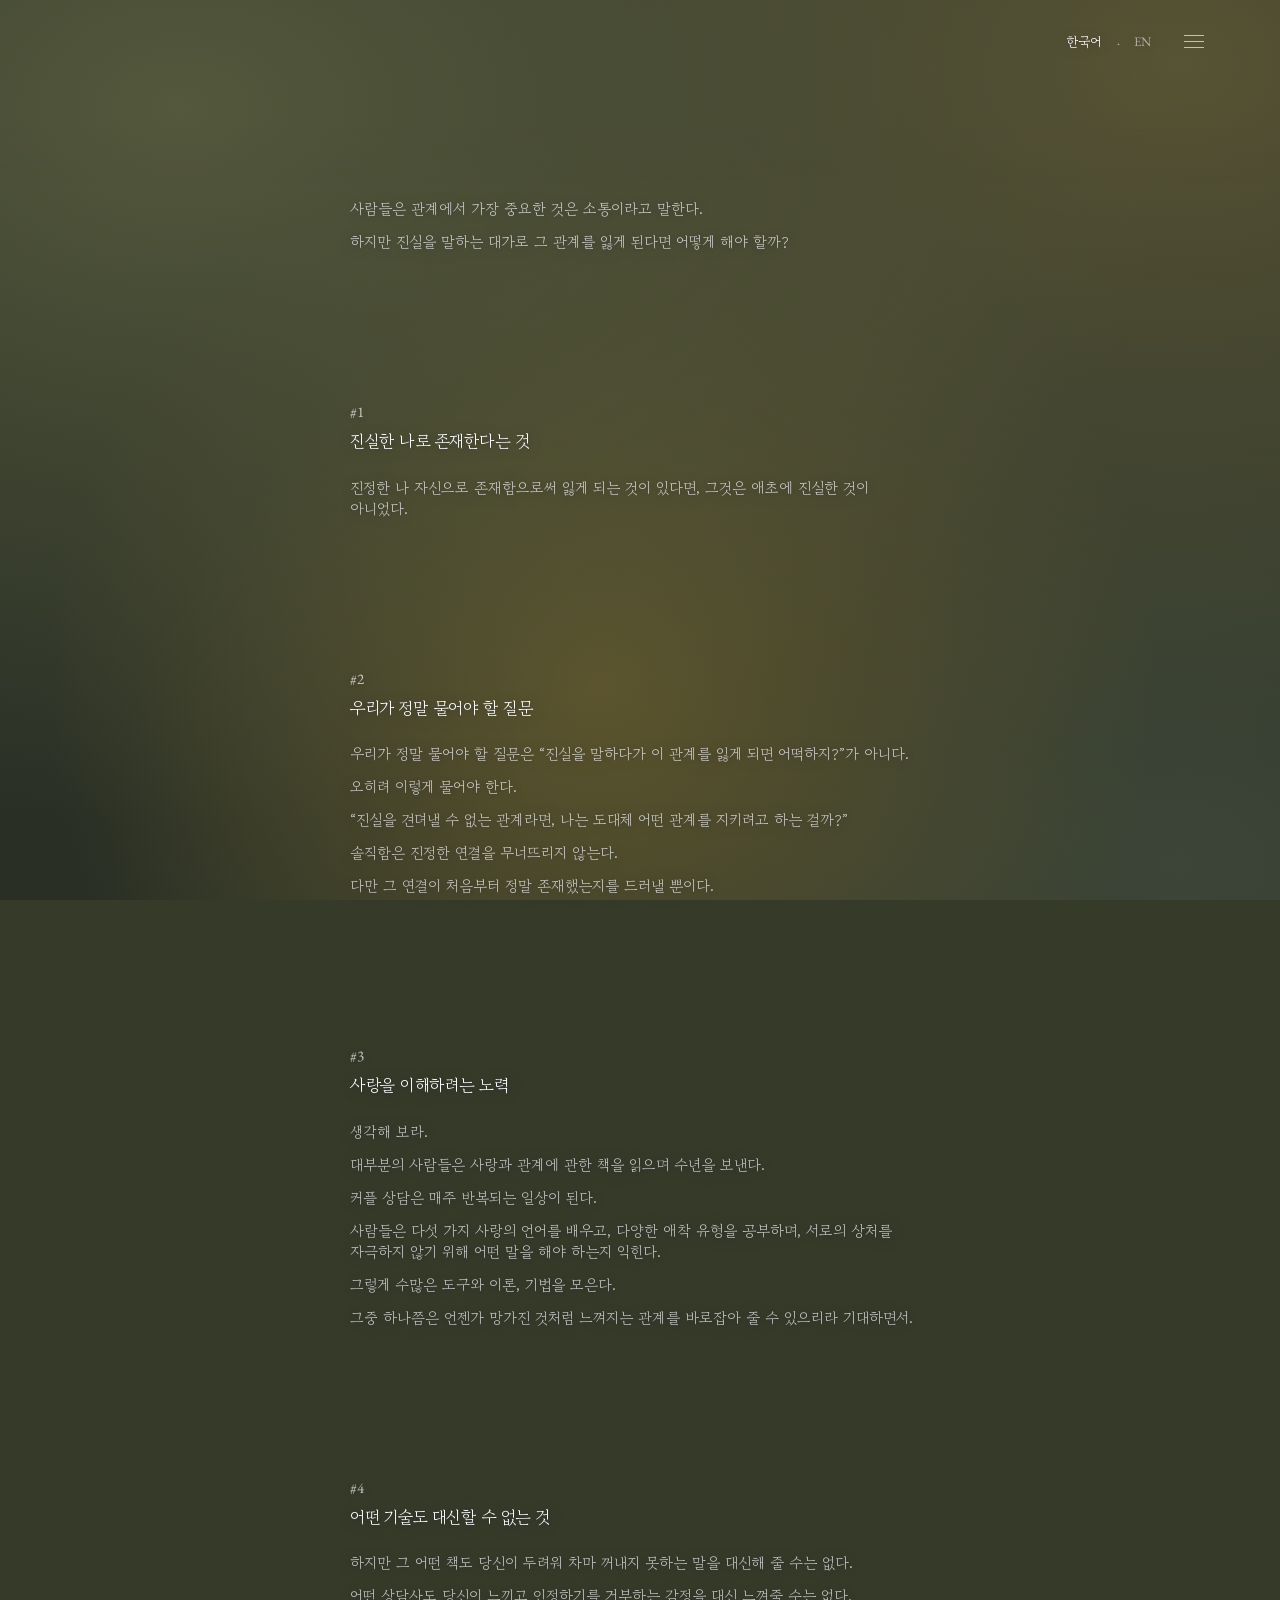
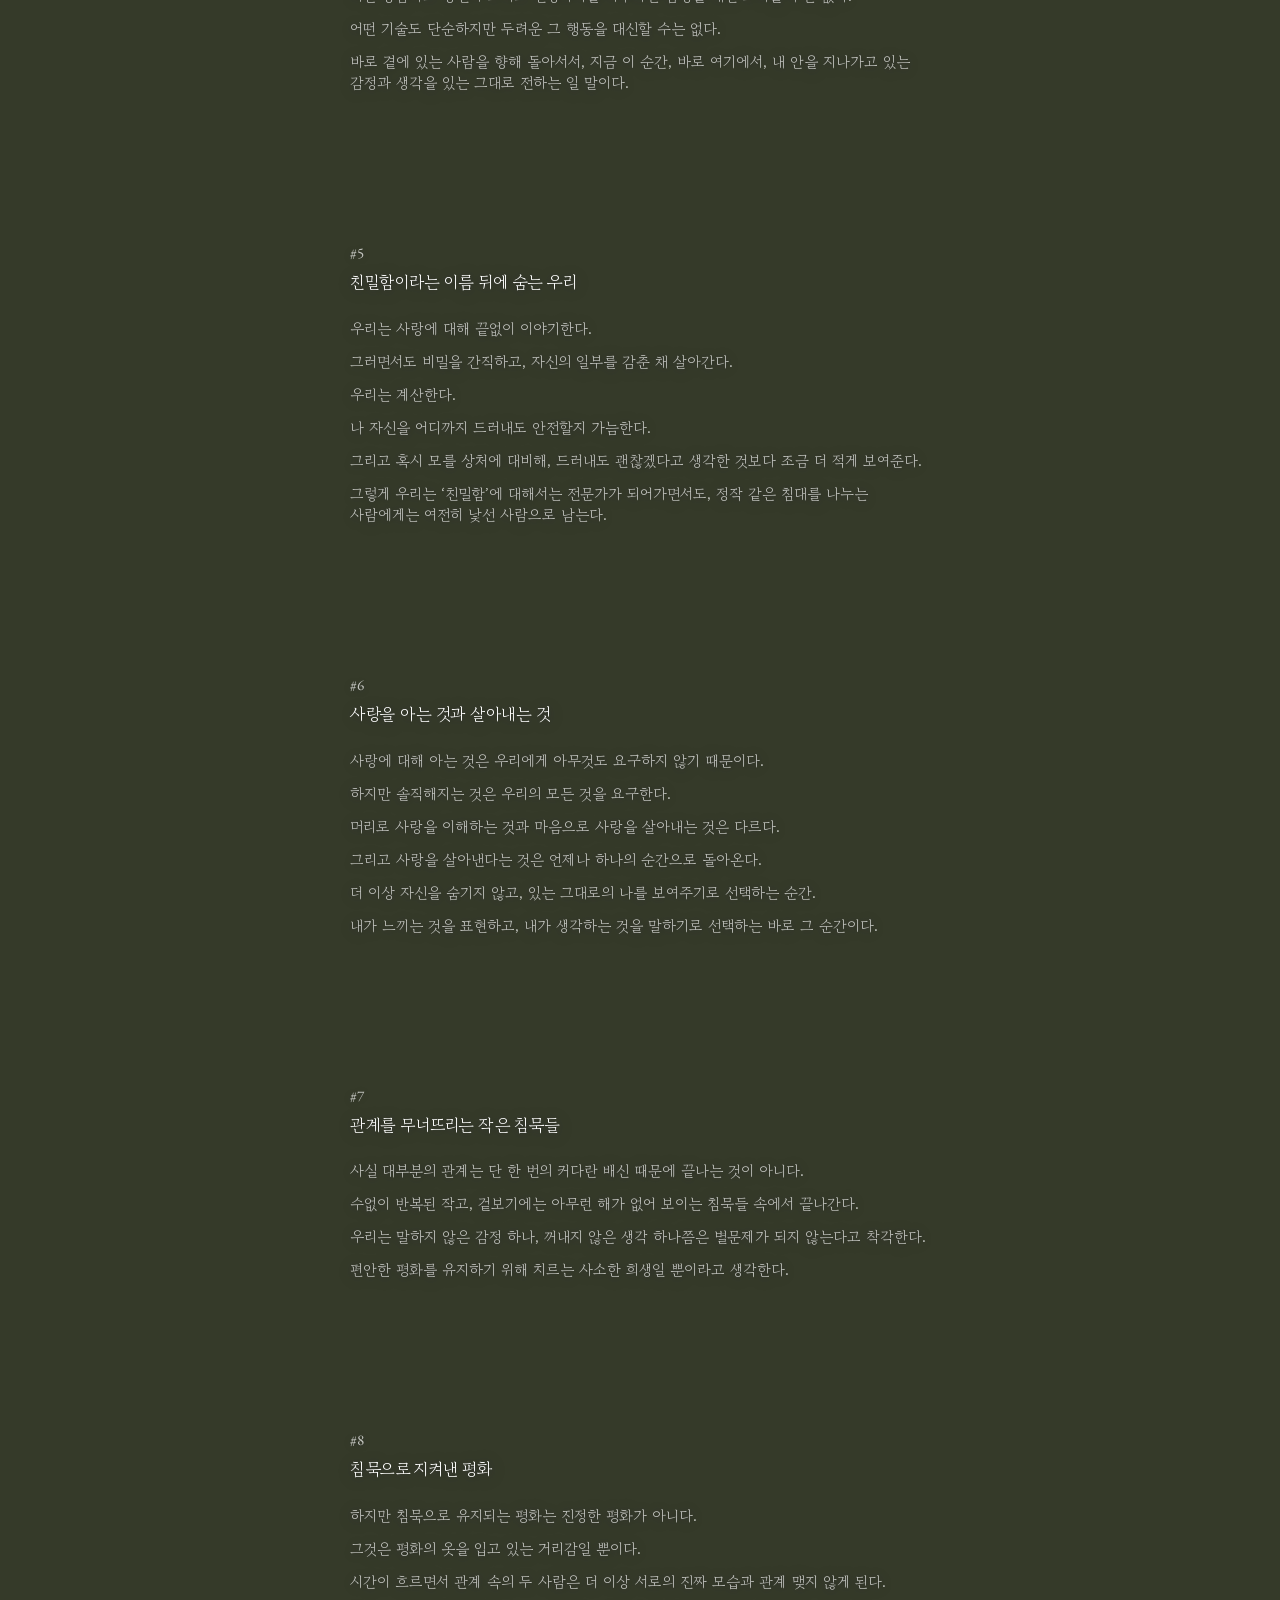
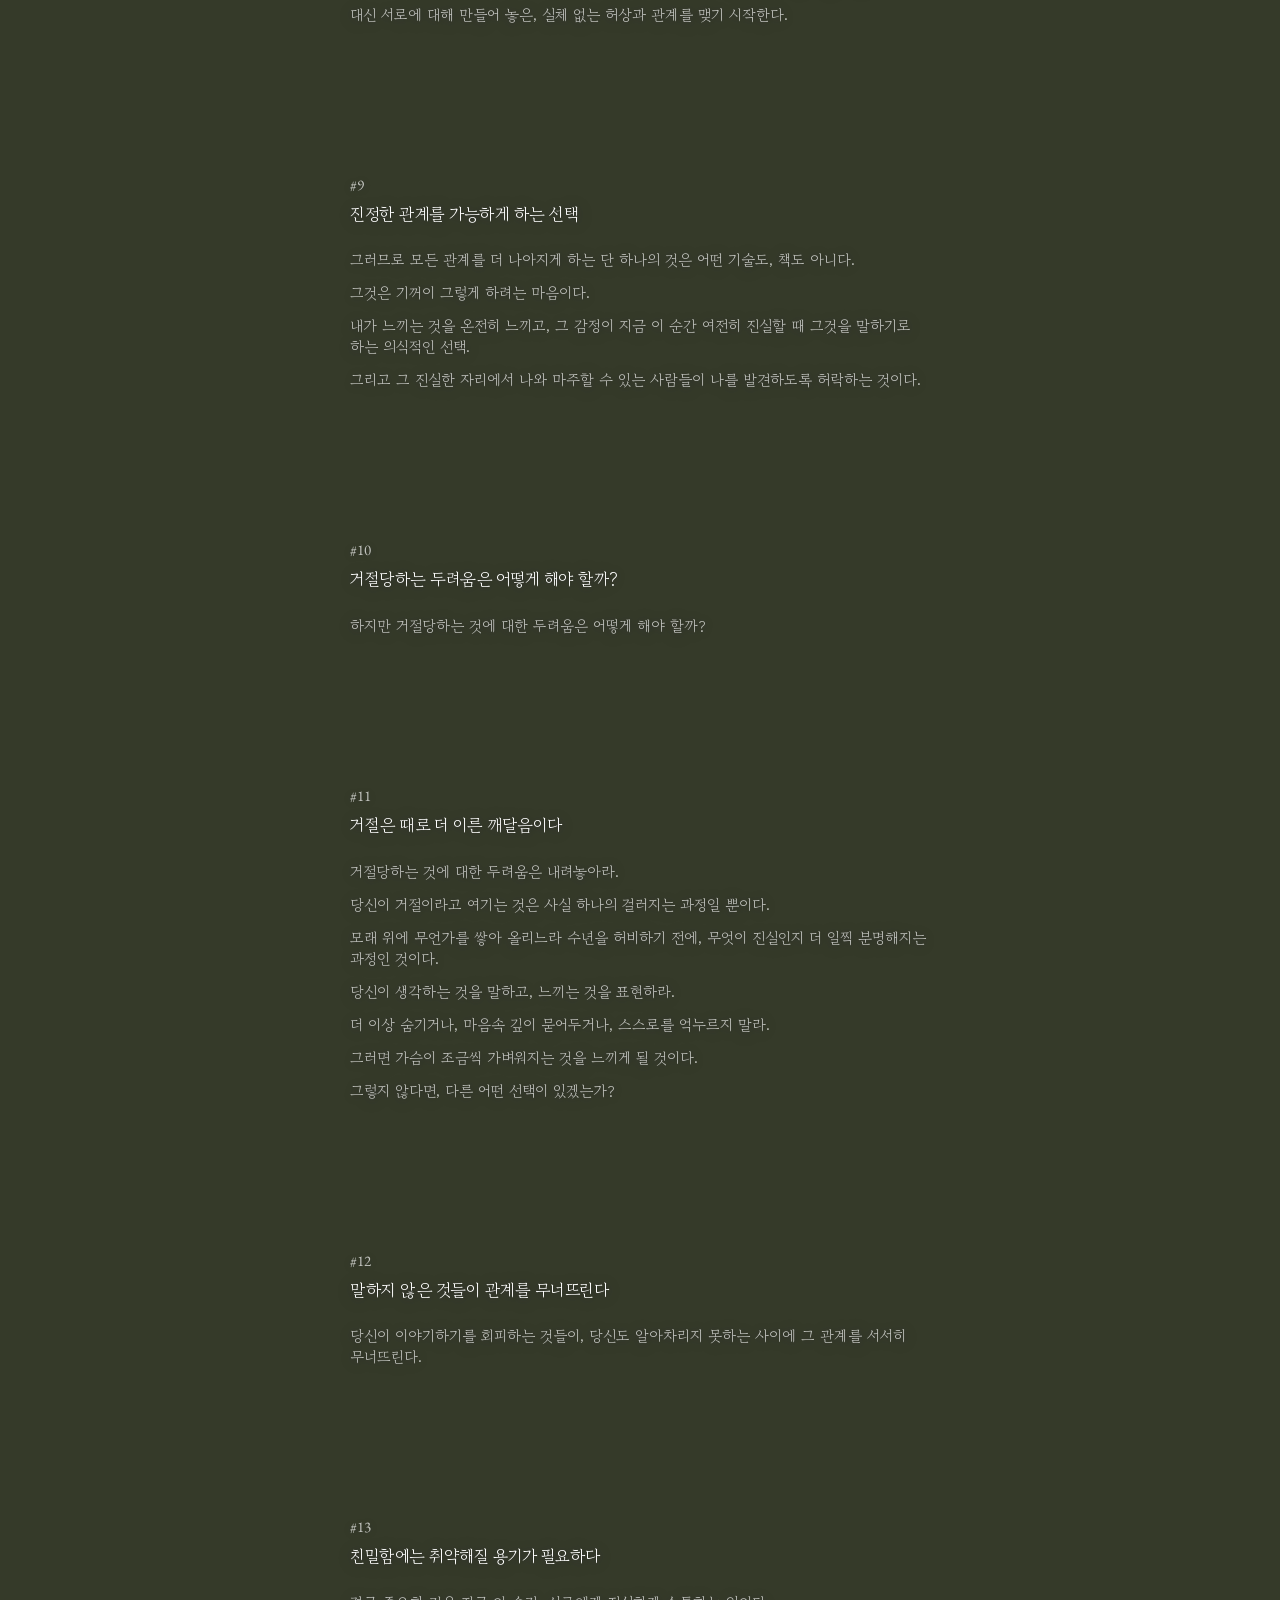
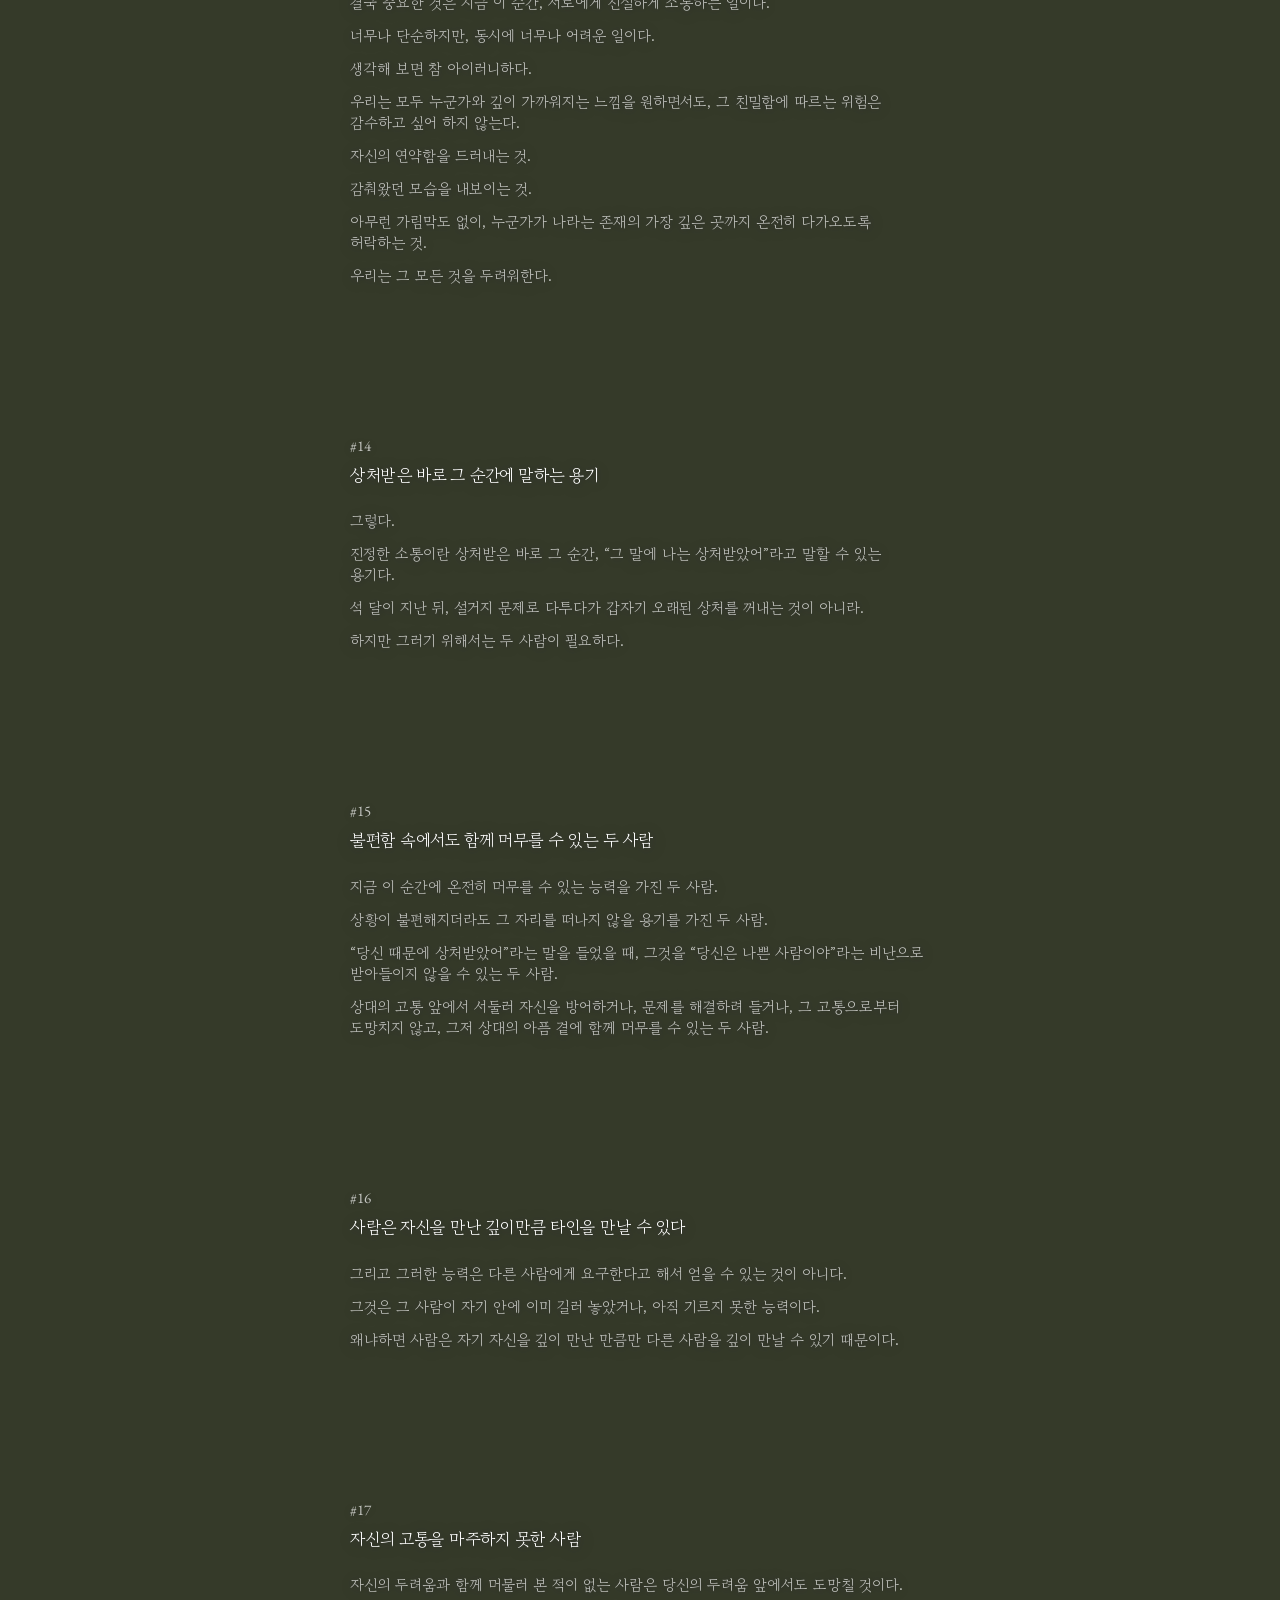
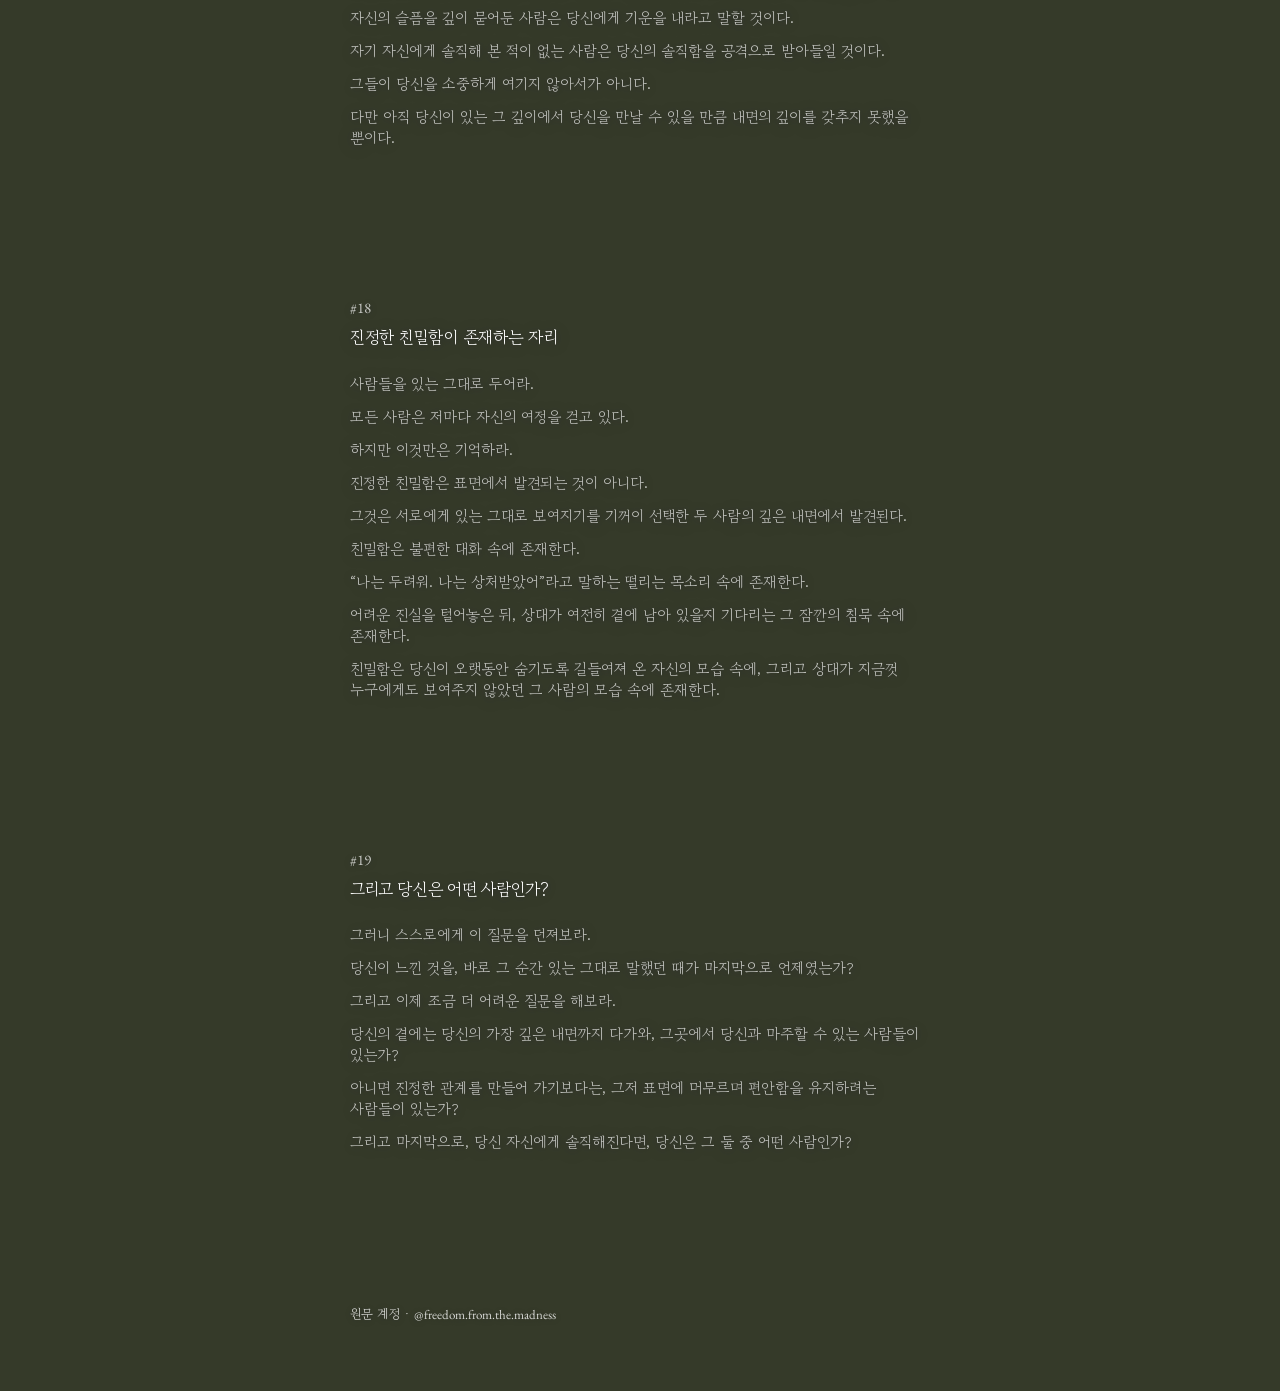
==== honesty.html @ 0f154fc0 "Add bilingual honesty reading and shared article navigation" ====
<!doctype html>
<html lang="ko">
<head>
<meta charset="utf-8">
<meta name="viewport" content="width=device-width,initial-scale=1,viewport-fit=cover">
<title>Love &amp; honesty</title>
<meta name="description" content="진실한 나로 관계 맺기 · Love &amp; honesty · 한국어와 영어로 읽는 스무 장의 글">
<meta name="theme-color" content="#353a29">
<link rel="preload" href="fonts/GowunBatang-Regular.woff2" as="font" type="font/woff2" crossorigin>
<link rel="preload" href="fonts/EBGaramond-Regular.ttf" as="font" type="font/ttf" crossorigin>
<link rel="stylesheet" href="style.css">
<script src="reading.js" defer></script>
</head>
<body class="home" data-article="honesty">
<a class="skip-link" href="#main">본문 바로가기</a>
<div class="ambience" aria-hidden="true"></div>
<div class="reading-veil" aria-hidden="true"></div>
<header class="site-header">
<h1><a class="brand" href="#top" lang="en">Love &amp; honesty</a></h1>
<nav class="language-toggle" aria-label="본문 언어"><a href="honesty.html?lang=ko" data-select-language="ko" lang="ko" aria-current="true">한국어</a><span class="nav-divider" lang="en" aria-hidden="true">·</span><a href="honesty.html?lang=en" data-select-language="en" lang="en" aria-current="false">EN</a></nav>
</header>
<div class="reading-surface" id="top">
<main id="main" tabindex="-1">

<section id="chapter-01" aria-label="01">
<div data-language="ko" lang="ko">
<div class="verse">
<p>사람들은 관계에서 가장 중요한 것은 소통이라고 말한다.</p>
<p>하지만 진실을 말하는 대가로 그 관계를 잃게 된다면 어떻게 해야 할까?</p>
</div></div>
<div data-language="en" lang="en" hidden>
<div class="verse">
<p>People say communication is key in relationships, but what if telling the truth costs me the relationship?</p>
</div></div>
</section>
<section id="chapter-02" aria-label="02">
<div data-language="ko" lang="ko">
<span class="chapter-number" lang="en">#1</span>
<h2><a href="#chapter-02">진실한 나로 존재한다는 것</a></h2>
<div class="verse">
<p>진정한 나 자신으로 존재함으로써 잃게 되는 것이 있다면, 그것은 애초에 진실한 것이 아니었다.</p>
</div></div>
<div data-language="en" lang="en" hidden>
<span class="chapter-number" lang="en">#1</span>
<h2><a href="#chapter-02">Being real</a></h2>
<div class="verse">
<p>Whatever you lose by being real, was fake.</p>
</div></div>
</section>
<section id="chapter-03" aria-label="03">
<div data-language="ko" lang="ko">
<span class="chapter-number" lang="en">#2</span>
<h2><a href="#chapter-03">우리가 정말 물어야 할 질문</a></h2>
<div class="verse">
<p>우리가 정말 물어야 할 질문은 “진실을 말하다가 이 관계를 잃게 되면 어떡하지?”가 아니다.</p>
<p>오히려 이렇게 물어야 한다.</p>
<p>“진실을 견뎌낼 수 없는 관계라면, 나는 도대체 어떤 관계를 지키려고 하는 걸까?”</p>
<p>솔직함은 진정한 연결을 무너뜨리지 않는다.</p>
<p>다만 그 연결이 처음부터 정말 존재했는지를 드러낼 뿐이다.</p>
</div></div>
<div data-language="en" lang="en" hidden>
<span class="chapter-number" lang="en">#2</span>
<h2><a href="#chapter-03">The real question</a></h2>
<div class="verse">
<p>The real question is not “what if telling the truth costs me this relationship?” but “what kind of relationship am I protecting if it cannot survive the truth?”</p>
<p>Honesty doesn’t destroy real connection. It only reveals whether connection was there all along.</p>
</div></div>
</section>
<section id="chapter-04" aria-label="04">
<div data-language="ko" lang="ko">
<span class="chapter-number" lang="en">#3</span>
<h2><a href="#chapter-04">사랑을 이해하려는 노력</a></h2>
<div class="verse">
<p>생각해 보라.</p>
<p>대부분의 사람들은 사랑과 관계에 관한 책을 읽으며 수년을 보낸다.</p>
<p>커플 상담은 매주 반복되는 일상이 된다.</p>
<p>사람들은 다섯 가지 사랑의 언어를 배우고, 다양한 애착 유형을 공부하며, 서로의 상처를 자극하지 않기 위해 어떤 말을 해야 하는지 익힌다.</p>
<p>그렇게 수많은 도구와 이론, 기법을 모은다.</p>
<p>그중 하나쯤은 언젠가 망가진 것처럼 느껴지는 관계를 바로잡아 줄 수 있으리라 기대하면서.</p>
</div></div>
<div data-language="en" lang="en" hidden>
<span class="chapter-number" lang="en">#3</span>
<h2><a href="#chapter-04">Learning about love</a></h2>
<div class="verse">
<p>You see, most people spend years reading books about love and relationships. Couples therapy becomes a weekly ritual.</p>
<p>They learn the five love languages, all the attachment styles, the right phrases to not trigger each other.</p>
<p>They collect tools, frameworks and techniques, hoping one of them will finally fix what feels broken.</p>
</div></div>
</section>
<section id="chapter-05" aria-label="05">
<div data-language="ko" lang="ko">
<span class="chapter-number" lang="en">#4</span>
<h2><a href="#chapter-05">어떤 기술도 대신할 수 없는 것</a></h2>
<div class="verse">
<p>하지만 그 어떤 책도 당신이 두려워 차마 꺼내지 못하는 말을 대신해 줄 수는 없다.</p>
<p>어떤 상담사도 당신이 느끼고 인정하기를 거부하는 감정을 대신 느껴줄 수는 없다.</p>
<p>어떤 기술도 단순하지만 두려운 그 행동을 대신할 수는 없다.</p>
<p>바로 곁에 있는 사람을 향해 돌아서서, 지금 이 순간, 바로 여기에서, 내 안을 지나가고 있는 감정과 생각을 있는 그대로 전하는 일 말이다.</p>
</div></div>
<div data-language="en" lang="en" hidden>
<span class="chapter-number" lang="en">#4</span>
<h2><a href="#chapter-05">What no technique can replace</a></h2>
<div class="verse">
<p>But no book can say the thing you’re afraid to say. No therapist can feel what you refuse to feel and acknowledge.</p>
<p>No technique can replace the simple, terrifying act of turning to the person beside you and telling them what moves through you, right here, right now.</p>
</div></div>
</section>
<section id="chapter-06" aria-label="06">
<div data-language="ko" lang="ko">
<span class="chapter-number" lang="en">#5</span>
<h2><a href="#chapter-06">친밀함이라는 이름 뒤에 숨는 우리</a></h2>
<div class="verse">
<p>우리는 사랑에 대해 끝없이 이야기한다.</p>
<p>그러면서도 비밀을 간직하고, 자신의 일부를 감춘 채 살아간다.</p>
<p>우리는 계산한다.</p>
<p>나 자신을 어디까지 드러내도 안전할지 가늠한다.</p>
<p>그리고 혹시 모를 상처에 대비해, 드러내도 괜찮겠다고 생각한 것보다 조금 더 적게 보여준다.</p>
<p>그렇게 우리는 ‘친밀함’에 대해서는 전문가가 되어가면서도, 정작 같은 침대를 나누는 사람에게는 여전히 낯선 사람으로 남는다.</p>
</div></div>
<div data-language="en" lang="en" hidden>
<span class="chapter-number" lang="en">#5</span>
<h2><a href="#chapter-06">Hiding behind intimacy</a></h2>
<div class="verse">
<p>We talk endlessly about love, yet we keep secrets and parts of who we are hidden.</p>
<p>We calculate. We measure how much of ourselves is safe to show, and we show a little less, just in case.</p>
<p>We become experts on ‘intimacy’ while staying strangers to the people we share a bed with.</p>
</div></div>
</section>
<section id="chapter-07" aria-label="07">
<div data-language="ko" lang="ko">
<span class="chapter-number" lang="en">#6</span>
<h2><a href="#chapter-07">사랑을 아는 것과 살아내는 것</a></h2>
<div class="verse">
<p>사랑에 대해 아는 것은 우리에게 아무것도 요구하지 않기 때문이다.</p>
<p>하지만 솔직해지는 것은 우리의 모든 것을 요구한다.</p>
<p>머리로 사랑을 이해하는 것과 마음으로 사랑을 살아내는 것은 다르다.</p>
<p>그리고 사랑을 살아낸다는 것은 언제나 하나의 순간으로 돌아온다.</p>
<p>더 이상 자신을 숨기지 않고, 있는 그대로의 나를 보여주기로 선택하는 순간.</p>
<p>내가 느끼는 것을 표현하고, 내가 생각하는 것을 말하기로 선택하는 바로 그 순간이다.</p>
</div></div>
<div data-language="en" lang="en" hidden>
<span class="chapter-number" lang="en">#6</span>
<h2><a href="#chapter-07">Knowing love and living it</a></h2>
<div class="verse">
<p>Because knowing about love asks nothing of us. Being honest asks everything.</p>
<p>Understanding love with the mind is not the same as living it from the heart, and living it always comes back to one moment: the moment you stop hiding and choose to be seen, to express what you feel, and say what you think.</p>
</div></div>
</section>
<section id="chapter-08" aria-label="08">
<div data-language="ko" lang="ko">
<span class="chapter-number" lang="en">#7</span>
<h2><a href="#chapter-08">관계를 무너뜨리는 작은 침묵들</a></h2>
<div class="verse">
<p>사실 대부분의 관계는 단 한 번의 커다란 배신 때문에 끝나는 것이 아니다.</p>
<p>수없이 반복된 작고, 겉보기에는 아무런 해가 없어 보이는 침묵들 속에서 끝나간다.</p>
<p>우리는 말하지 않은 감정 하나, 꺼내지 않은 생각 하나쯤은 별문제가 되지 않는다고 착각한다.</p>
<p>편안한 평화를 유지하기 위해 치르는 사소한 희생일 뿐이라고 생각한다.</p>
</div></div>
<div data-language="en" lang="en" hidden>
<span class="chapter-number" lang="en">#7</span>
<h2><a href="#chapter-08">A thousand small silences</a></h2>
<div class="verse">
<p>In reality, most relationships don’t end because of one big betrayal. They end through a thousand small and seemingly benign silences.</p>
<p>We mistakenly think that each unspoken feeling, or a thought feels harmless on its own, a minor sacrifice to keep the comfortable peace alive…</p>
</div></div>
</section>
<section id="chapter-09" aria-label="09">
<div data-language="ko" lang="ko">
<span class="chapter-number" lang="en">#8</span>
<h2><a href="#chapter-09">침묵으로 지켜낸 평화</a></h2>
<div class="verse">
<p>하지만 침묵으로 유지되는 평화는 진정한 평화가 아니다.</p>
<p>그것은 평화의 옷을 입고 있는 거리감일 뿐이다.</p>
<p>시간이 흐르면서 관계 속의 두 사람은 더 이상 서로의 진짜 모습과 관계 맺지 않게 된다.</p>
<p>대신 서로에 대해 만들어 놓은, 실체 없는 허상과 관계를 맺기 시작한다.</p>
</div></div>
<div data-language="en" lang="en" hidden>
<span class="chapter-number" lang="en">#8</span>
<h2><a href="#chapter-09">Peace kept through silence</a></h2>
<div class="verse">
<p>But peace kept through silence is not real peace; it is distance wearing peace’s clothes.</p>
<p>Over time, the two people in the relationship stop relating to each other and start relating to a ghost version of each other.</p>
</div></div>
</section>
<section id="chapter-10" aria-label="10">
<div data-language="ko" lang="ko">
<span class="chapter-number" lang="en">#9</span>
<h2><a href="#chapter-10">진정한 관계를 가능하게 하는 선택</a></h2>
<div class="verse">
<p>그러므로 모든 관계를 더 나아지게 하는 단 하나의 것은 어떤 기술도, 책도 아니다.</p>
<p>그것은 기꺼이 그렇게 하려는 마음이다.</p>
<p>내가 느끼는 것을 온전히 느끼고, 그 감정이 지금 이 순간 여전히 진실할 때 그것을 말하기로 하는 의식적인 선택.</p>
<p>그리고 그 진실한 자리에서 나와 마주할 수 있는 사람들이 나를 발견하도록 허락하는 것이다.</p>
</div></div>
<div data-language="en" lang="en" hidden>
<span class="chapter-number" lang="en">#9</span>
<h2><a href="#chapter-10">A conscious choice</a></h2>
<div class="verse">
<p>So the single thing that improves every relationship is not a technique or a book.</p>
<p>It’s a willingness, a conscious choice to feel what you feel, say it while it’s still true in the moment, and let the people who can meet you there find you.</p>
</div></div>
</section>
<section id="chapter-11" aria-label="11">
<div data-language="ko" lang="ko">
<span class="chapter-number" lang="en">#10</span>
<h2><a href="#chapter-11">거절당하는 두려움은 어떻게 해야 할까?</a></h2>
<div class="verse">
<p>하지만 거절당하는 것에 대한 두려움은 어떻게 해야 할까?</p>
</div></div>
<div data-language="en" lang="en" hidden>
<span class="chapter-number" lang="en">#10</span>
<h2><a href="#chapter-11">The fear of rejection</a></h2>
<div class="verse">
<p>But what about the fear of rejection?</p>
</div></div>
</section>
<section id="chapter-12" aria-label="12">
<div data-language="ko" lang="ko">
<span class="chapter-number" lang="en">#11</span>
<h2><a href="#chapter-12">거절은 때로 더 이른 깨달음이다</a></h2>
<div class="verse">
<p>거절당하는 것에 대한 두려움은 내려놓아라.</p>
<p>당신이 거절이라고 여기는 것은 사실 하나의 걸러지는 과정일 뿐이다.</p>
<p>모래 위에 무언가를 쌓아 올리느라 수년을 허비하기 전에, 무엇이 진실인지 더 일찍 분명해지는 과정인 것이다.</p>
<p>당신이 생각하는 것을 말하고, 느끼는 것을 표현하라.</p>
<p>더 이상 숨기거나, 마음속 깊이 묻어두거나, 스스로를 억누르지 말라.</p>
<p>그러면 가슴이 조금씩 가벼워지는 것을 느끼게 될 것이다.</p>
<p>그렇지 않다면, 다른 어떤 선택이 있겠는가?</p>
</div></div>
<div data-language="en" lang="en" hidden>
<span class="chapter-number" lang="en">#11</span>
<h2><a href="#chapter-12">Clarity arriving early</a></h2>
<div class="verse">
<p>Forget about the fear of rejection. What you see as rejection is nothing more than a filtering process, clarity arriving early before you spend years building something on sand.</p>
<p>Say what you think, express how you feel. Stop hiding, burying, holding back, and see how your chest begins to feel lighter.</p>
<p>Because what is the alternative?</p>
</div></div>
</section>
<section id="chapter-13" aria-label="13">
<div data-language="ko" lang="ko">
<span class="chapter-number" lang="en">#12</span>
<h2><a href="#chapter-13">말하지 않은 것들이 관계를 무너뜨린다</a></h2>
<div class="verse">
<p>당신이 이야기하기를 회피하는 것들이, 당신도 알아차리지 못하는 사이에 그 관계를 서서히 무너뜨린다.</p>
</div></div>
<div data-language="en" lang="en" hidden>
<span class="chapter-number" lang="en">#12</span>
<h2><a href="#chapter-13">What we avoid saying</a></h2>
<div class="verse">
<p>What you avoid talking about dooms the relationship without you even noticing.</p>
</div></div>
</section>
<section id="chapter-14" aria-label="14">
<div data-language="ko" lang="ko">
<span class="chapter-number" lang="en">#13</span>
<h2><a href="#chapter-14">친밀함에는 취약해질 용기가 필요하다</a></h2>
<div class="verse">
<p>결국 중요한 것은 지금 이 순간, 서로에게 진실하게 소통하는 일이다.</p>
<p>너무나 단순하지만, 동시에 너무나 어려운 일이다.</p>
<p>생각해 보면 참 아이러니하다.</p>
<p>우리는 모두 누군가와 깊이 가까워지는 느낌을 원하면서도, 그 친밀함에 따르는 위험은 감수하고 싶어 하지 않는다.</p>
<p>자신의 연약함을 드러내는 것.</p>
<p>감춰왔던 모습을 내보이는 것.</p>
<p>아무런 가림막도 없이, 누군가가 나라는 존재의 가장 깊은 곳까지 온전히 다가오도록 허락하는 것.</p>
<p>우리는 그 모든 것을 두려워한다.</p>
</div></div>
<div data-language="en" lang="en" hidden>
<span class="chapter-number" lang="en">#13</span>
<h2><a href="#chapter-14">The courage to be vulnerable</a></h2>
<div class="verse">
<p>So it’s all about communication in real time. So simple and yet so hard.</p>
<p>It’s funny how we all want the feeling of closeness without the risk that comes from it. The vulnerability, the exposure, the nakedness of allowing someone to fully access the deepest part of who we are…</p>
</div></div>
</section>
<section id="chapter-15" aria-label="15">
<div data-language="ko" lang="ko">
<span class="chapter-number" lang="en">#14</span>
<h2><a href="#chapter-15">상처받은 바로 그 순간에 말하는 용기</a></h2>
<div class="verse">
<p>그렇다.</p>
<p>진정한 소통이란 상처받은 바로 그 순간, “그 말에 나는 상처받았어”라고 말할 수 있는 용기다.</p>
<p>석 달이 지난 뒤, 설거지 문제로 다투다가 갑자기 오래된 상처를 꺼내는 것이 아니라.</p>
<p>하지만 그러기 위해서는 두 사람이 필요하다.</p>
</div></div>
<div data-language="en" lang="en" hidden>
<span class="chapter-number" lang="en">#14</span>
<h2><a href="#chapter-15">Speaking in the moment</a></h2>
<div class="verse">
<p>Exactly, because communication is being brave enough to say “that hurt me” in the moment it hurts, not three months later when it comes out of the blue in an argument about the dishes.</p>
<p>Yet, that requires two…</p>
</div></div>
</section>
<section id="chapter-16" aria-label="16">
<div data-language="ko" lang="ko">
<span class="chapter-number" lang="en">#15</span>
<h2><a href="#chapter-16">불편함 속에서도 함께 머무를 수 있는 두 사람</a></h2>
<div class="verse">
<p>지금 이 순간에 온전히 머무를 수 있는 능력을 가진 두 사람.</p>
<p>상황이 불편해지더라도 그 자리를 떠나지 않을 용기를 가진 두 사람.</p>
<p>“당신 때문에 상처받았어”라는 말을 들었을 때, 그것을 “당신은 나쁜 사람이야”라는 비난으로 받아들이지 않을 수 있는 두 사람.</p>
<p>상대의 고통 앞에서 서둘러 자신을 방어하거나, 문제를 해결하려 들거나, 그 고통으로부터 도망치지 않고, 그저 상대의 아픔 곁에 함께 머무를 수 있는 두 사람.</p>
</div></div>
<div data-language="en" lang="en" hidden>
<span class="chapter-number" lang="en">#15</span>
<h2><a href="#chapter-16">Two people who can stay present</a></h2>
<div class="verse">
<p>Two people who have the capacity to be present, and the courage to stay present when things get uncomfortable.</p>
<p>Two people who can hear “you hurt me” without hearing “you are a bad person.”</p>
<p>Two people who can sit with someone else’s pain without rushing to defend, fix or run away from it.</p>
</div></div>
</section>
<section id="chapter-17" aria-label="17">
<div data-language="ko" lang="ko">
<span class="chapter-number" lang="en">#16</span>
<h2><a href="#chapter-17">사람은 자신을 만난 깊이만큼 타인을 만날 수 있다</a></h2>
<div class="verse">
<p>그리고 그러한 능력은 다른 사람에게 요구한다고 해서 얻을 수 있는 것이 아니다.</p>
<p>그것은 그 사람이 자기 안에 이미 길러 놓았거나, 아직 기르지 못한 능력이다.</p>
<p>왜냐하면 사람은 자기 자신을 깊이 만난 만큼만 다른 사람을 깊이 만날 수 있기 때문이다.</p>
</div></div>
<div data-language="en" lang="en" hidden>
<span class="chapter-number" lang="en">#16</span>
<h2><a href="#chapter-17">As deeply as we have met ourselves</a></h2>
<div class="verse">
<p>And that capacity isn’t something you can demand from another person. It’s something they either have built within themselves, or have not.</p>
<p>Because people can only meet you as far as they have met themselves.</p>
</div></div>
</section>
<section id="chapter-18" aria-label="18">
<div data-language="ko" lang="ko">
<span class="chapter-number" lang="en">#17</span>
<h2><a href="#chapter-18">자신의 고통을 마주하지 못한 사람</a></h2>
<div class="verse">
<p>자신의 두려움과 함께 머물러 본 적이 없는 사람은 당신의 두려움 앞에서도 도망칠 것이다.</p>
<p>자신의 슬픔을 깊이 묻어둔 사람은 당신에게 기운을 내라고 말할 것이다.</p>
<p>자기 자신에게 솔직해 본 적이 없는 사람은 당신의 솔직함을 공격으로 받아들일 것이다.</p>
<p>그들이 당신을 소중하게 여기지 않아서가 아니다.</p>
<p>다만 아직 당신이 있는 그 깊이에서 당신을 만날 수 있을 만큼 내면의 깊이를 갖추지 못했을 뿐이다.</p>
</div></div>
<div data-language="en" lang="en" hidden>
<span class="chapter-number" lang="en">#17</span>
<h2><a href="#chapter-18">Meeting our own pain</a></h2>
<div class="verse">
<p>Someone who has never sat with their own fear will run away from yours. Someone who has buried their own sadness will tell you to cheer up.</p>
<p>Someone who has never been honest with themselves will hear your honesty as an attack.</p>
<p>It is not that they don’t care, they just don’t have the depth yet to meet you there.</p>
</div></div>
</section>
<section id="chapter-19" aria-label="19">
<div data-language="ko" lang="ko">
<span class="chapter-number" lang="en">#18</span>
<h2><a href="#chapter-19">진정한 친밀함이 존재하는 자리</a></h2>
<div class="verse">
<p>사람들을 있는 그대로 두어라.</p>
<p>모든 사람은 저마다 자신의 여정을 걷고 있다.</p>
<p>하지만 이것만은 기억하라.</p>
<p>진정한 친밀함은 표면에서 발견되는 것이 아니다.</p>
<p>그것은 서로에게 있는 그대로 보여지기를 기꺼이 선택한 두 사람의 깊은 내면에서 발견된다.</p>
<p>친밀함은 불편한 대화 속에 존재한다.</p>
<p>“나는 두려워. 나는 상처받았어”라고 말하는 떨리는 목소리 속에 존재한다.</p>
<p>어려운 진실을 털어놓은 뒤, 상대가 여전히 곁에 남아 있을지 기다리는 그 잠깐의 침묵 속에 존재한다.</p>
<p>친밀함은 당신이 오랫동안 숨기도록 길들여져 온 자신의 모습 속에, 그리고 상대가 지금껏 누구에게도 보여주지 않았던 그 사람의 모습 속에 존재한다.</p>
</div></div>
<div data-language="en" lang="en" hidden>
<span class="chapter-number" lang="en">#18</span>
<h2><a href="#chapter-19">Where intimacy lives</a></h2>
<div class="verse">
<p>Let people be. Everyone is on their own journey. But remember. Intimacy is not found on the surface, but in the depths of two people willing to be seen.</p>
<p>It lives in the uncomfortable conversations, in the trembling voice that says “I’m scared, I’m hurt” in the pause after a hard truth when you wait to see if they’ll stay.</p>
<p>It lives in the parts of you that you were conditioned to hide, and in the parts of them they’ve never shown anyone.</p>
</div></div>
</section>
<section id="chapter-20" aria-label="20">
<div data-language="ko" lang="ko">
<span class="chapter-number" lang="en">#19</span>
<h2><a href="#chapter-20">그리고 당신은 어떤 사람인가?</a></h2>
<div class="verse">
<p>그러니 스스로에게 이 질문을 던져보라.</p>
<p>당신이 느낀 것을, 바로 그 순간 있는 그대로 말했던 때가 마지막으로 언제였는가?</p>
<p>그리고 이제 조금 더 어려운 질문을 해보라.</p>
<p>당신의 곁에는 당신의 가장 깊은 내면까지 다가와, 그곳에서 당신과 마주할 수 있는 사람들이 있는가?</p>
<p>아니면 진정한 관계를 만들어 가기보다는, 그저 표면에 머무르며 편안함을 유지하려는 사람들이 있는가?</p>
<p>그리고 마지막으로, 당신 자신에게 솔직해진다면, 당신은 그 둘 중 어떤 사람인가?</p>
</div></div>
<div data-language="en" lang="en" hidden>
<span class="chapter-number" lang="en">#19</span>
<h2><a href="#chapter-20">And which one are you?</a></h2>
<div class="verse">
<p>So ask yourself this question: when was the last time you said exactly what you felt, in the moment you felt it?</p>
<p>And then ask the harder one: are you surrounded by people who can meet you in the depths, or by people who do not really want to build something real, but prefer to stay comfortable on the surface?</p>
<p>And if you’re honest, which one are you?</p>
</div></div>
</section>
</main>
<footer><span data-source-label>원문 계정</span> · <a href="https://www.instagram.com/freedom.from.the.madness/" target="_blank" rel="noopener noreferrer" lang="en">@freedom.from.the.madness</a></footer>
</div>
</body>
</html>
---- style.css ----
@font-face{font-family:'EB Garamond';src:url('fonts/EBGaramond-Regular.ttf') format('truetype');font-style:normal;font-weight:400;font-display:swap}
@font-face{font-family:'Gowun Batang';src:url('fonts/GowunBatang-Regular.woff2') format('woff2');font-style:normal;font-weight:400;font-display:swap}
:root{--page-width:640px;--side:30px;font-family:'Gowun Batang',serif;color:#fff;background:#353a29;font-synthesis:none;font-weight:400}
*{box-sizing:border-box}html{scroll-behavior:smooth}body{margin:0;isolation:isolate;min-width:280px;min-height:100svh;word-break:keep-all;overflow-wrap:break-word;-webkit-font-smoothing:antialiased;text-shadow:0 1px 8px rgba(40,25,74,.38),0 2px 24px rgba(40,25,74,.24)}[hidden]{display:none!important}a{color:inherit;text-decoration:none}a,button{-webkit-tap-highlight-color:transparent}a:focus-visible{outline:2px solid currentColor;outline-offset:5px}h1,h2,p{margin:0;font-weight:400}.ambience,.reading-veil{position:fixed;inset:0;z-index:-1;pointer-events:none;background:radial-gradient(ellipse at 14% 12%,var(--glow,#54583c) 0%,transparent 64%),radial-gradient(ellipse at 92% 7%,var(--sky,#575334) 0%,transparent 59%),radial-gradient(ellipse at 47% 76%,var(--mist,#5c542c) 0%,transparent 58%),radial-gradient(ellipse at 92% 96%,var(--horizon,#3c4537) 0%,transparent 64%),#292f25}

.site-header{position:fixed;z-index:5;top:0;left:0;right:0;display:flex;align-items:center;justify-content:space-between;gap:18px;padding:10px 30px;padding-top:max(10px,env(safe-area-inset-top));min-height:64px;background:transparent}.site-header h1{font-size:15px;line-height:24px;flex-shrink:0}.brand{display:flex;align-items:center;min-height:44px;white-space:nowrap}.language-toggle{display:grid;grid-template-columns:45px 6px 24px;flex-shrink:0;align-items:center;gap:5px}.language-toggle a{display:flex;align-items:center;justify-content:center;min-height:44px;padding:0;font-size:15px;line-height:24px;white-space:nowrap;text-underline-offset:6px;text-decoration-thickness:.5px}.language-toggle a{opacity:.55;text-decoration:none}.language-toggle a[aria-current="true"]{opacity:1;text-decoration:none}.language-toggle a:hover{opacity:1}.nav-divider{font-family:"EB Garamond",Garamond,serif;font-size:15px;line-height:24px;letter-spacing:0;text-align:center;opacity:.55}

main{width:min(100%,var(--page-width));margin-inline:auto;padding:166px var(--side) 0;outline:none}section{padding:0 0 128px;scroll-margin-top:146px}h2{font-size:17px;line-height:1.8;letter-spacing:-.5px;margin-bottom:20px}h2 a{display:block}.verse{font-size:15px;line-height:23px;letter-spacing:0}p+p{margin-top:12px}[lang="en"]{word-break:normal}.emphasis{text-decoration:underline;text-decoration-color:#ffffff70;text-underline-offset:6px;text-decoration-thickness:.5px}footer{width:min(100%,var(--page-width));padding:0 var(--side) 64px;margin:auto;font-size:13px;line-height:1.8;opacity:.8}footer a{text-decoration:none}::selection{background:#ffffff40}.skip-link{position:fixed;top:-100px;left:20px;padding:12px;background:#514451;z-index:10}.skip-link:focus{top:15px}
/* A viewport-fixed veil shares the exact background with .ambience.
   Its fixed alpha ramp cannot lag behind compositor-driven scrolling. */
:root{--fade-solid:98px;--fade-clear:150px}
.reading-veil{z-index:2;-webkit-mask-image:linear-gradient(to bottom,#000 var(--fade-solid),transparent var(--fade-clear));mask-image:linear-gradient(to bottom,#000 var(--fade-solid),transparent var(--fade-clear))}
@media(min-width:800px){:root{--page-width:660px;--side:40px}main{padding-top:166px}section{padding-bottom:150px}}
@media(min-width:651px){.site-header{padding:20px 5vw;min-height:84px}.language-toggle{gap:9px}:root{--fade-solid:130px;--fade-clear:182px}section{scroll-margin-top:178px}}
@media(max-width:650px){main{padding-top:122px}}
@media(max-width:350px){:root{--side:20px}.site-header{padding-inline:20px;gap:10px}.language-toggle{gap:3px}}
@media(max-width:300px){.site-header{padding-inline:12px;gap:6px}.site-header h1{font-size:14px}.language-toggle{gap:1px}.language-toggle a{font-size:14px}}
@media(min-width:351px) and (max-width:799px){:root{--side:40px}main{padding-inline:40px}}
@media(prefers-reduced-motion:reduce){html{scroll-behavior:auto}*,*::before,*::after{transition:none!important;animation:none!important}}
@media print{.ambience,.reading-veil,.site-header,.skip-link{display:none}body{background:white;color:black;text-shadow:none}main{padding:0}section{padding-bottom:40px}h2{break-after:avoid}}

:lang(en){font-family:"EB Garamond",Garamond,serif}:lang(ko){font-family:"Gowun Batang",serif}

.verse:lang(en){font-size:18px}

.verse{color:rgba(255,255,255,.7)}
:lang(en){letter-spacing:0}
@media print{.verse{color:inherit}}

h2:lang(ko){font-size:17px}

.site-header .brand{color:#dededb;opacity:.8}
.chapter-number{display:block;font-size:15px;line-height:20px;opacity:.7;margin-bottom:4px}

main{padding-top:calc(var(--fade-clear) + 16px)}section{scroll-margin-top:calc(var(--fade-clear) + 16px)}
@media print{main{padding-top:0}}

.verse:lang(ko){line-height:21px}

/* Keep navigation geometry stable while revealing the title after scrolling. */
.site-header h1,.language-toggle a{font-size:13px}
.site-header .brand{opacity:0;visibility:hidden;transition:opacity .3s ease,visibility .3s}
body.has-scrolled .site-header .brand{opacity:.8;visibility:visible}

/* Shared article switcher. All reading typography and spacing above stay unchanged. */
.site-header h1{min-width:0;flex-shrink:1}
.site-header .brand{display:block;overflow:hidden;text-overflow:ellipsis;line-height:44px}
.header-actions{display:flex;align-items:center;gap:12px;flex-shrink:0}
.article-menu-toggle{display:flex;align-items:center;justify-content:center;width:44px;height:44px;padding:0;border:0;background:transparent;color:#dededb;cursor:pointer;opacity:.8}
.article-menu-toggle:hover,.article-menu-toggle[aria-expanded="true"]{opacity:1}
.article-menu-toggle:focus-visible{outline:2px solid currentColor;outline-offset:2px}
.menu-icon{position:relative;display:block;width:20px;height:16px}
.menu-icon span{position:absolute;left:0;width:20px;height:1px;background:currentColor;transition:transform .2s ease,opacity .2s ease}
.menu-icon span:nth-child(1){top:1px}.menu-icon span:nth-child(2){top:7px}.menu-icon span:nth-child(3){top:13px}
[aria-expanded="true"] .menu-icon span:nth-child(1){transform:translateY(6px) rotate(45deg)}
[aria-expanded="true"] .menu-icon span:nth-child(2){opacity:0}
[aria-expanded="true"] .menu-icon span:nth-child(3){transform:translateY(-6px) rotate(-45deg)}
.article-menu{position:absolute;top:calc(100% + 4px);right:30px;width:min(340px,calc(100vw - 60px));max-height:calc(100svh - 120px);overflow:auto;overscroll-behavior:contain;padding:22px 12px 12px;background:#303729;border:1px solid rgba(255,255,255,.16);border-radius:4px;box-shadow:0 12px 40px rgba(0,0,0,.2);text-shadow:none}
.article-menu-heading{margin:0 12px 12px;font-size:12px;line-height:20px;letter-spacing:0;color:rgba(255,255,255,.5)}
.article-menu ul{list-style:none;margin:0;padding:0}
.article-menu a{display:flex;align-items:center;gap:12px;min-height:64px;padding:14px 12px;font-size:14px;line-height:1.65;color:rgba(255,255,255,.72);border-radius:2px}
.article-menu li+li{border-top:1px solid rgba(255,255,255,.09)}
.article-menu a:hover,.article-menu a[aria-current="page"]{background:rgba(255,255,255,.06);color:#fff}
.article-menu a:focus-visible{outline-offset:-2px}
.menu-article-number{font-size:13px;opacity:.5;flex:0 0 20px}
.menu-article-title{flex:1;min-width:0}
.menu-check{flex:0 0 14px;width:14px;height:14px;visibility:hidden}
[aria-current="page"] .menu-check{visibility:visible}
@media(min-width:651px){.article-menu{right:5vw}.header-actions{gap:18px}}
@media(max-width:350px){.header-actions{gap:6px}.article-menu{right:20px;width:calc(100vw - 40px)}}
@media(max-width:300px){.header-actions{gap:4px}.article-menu{right:12px;width:calc(100vw - 24px)}}
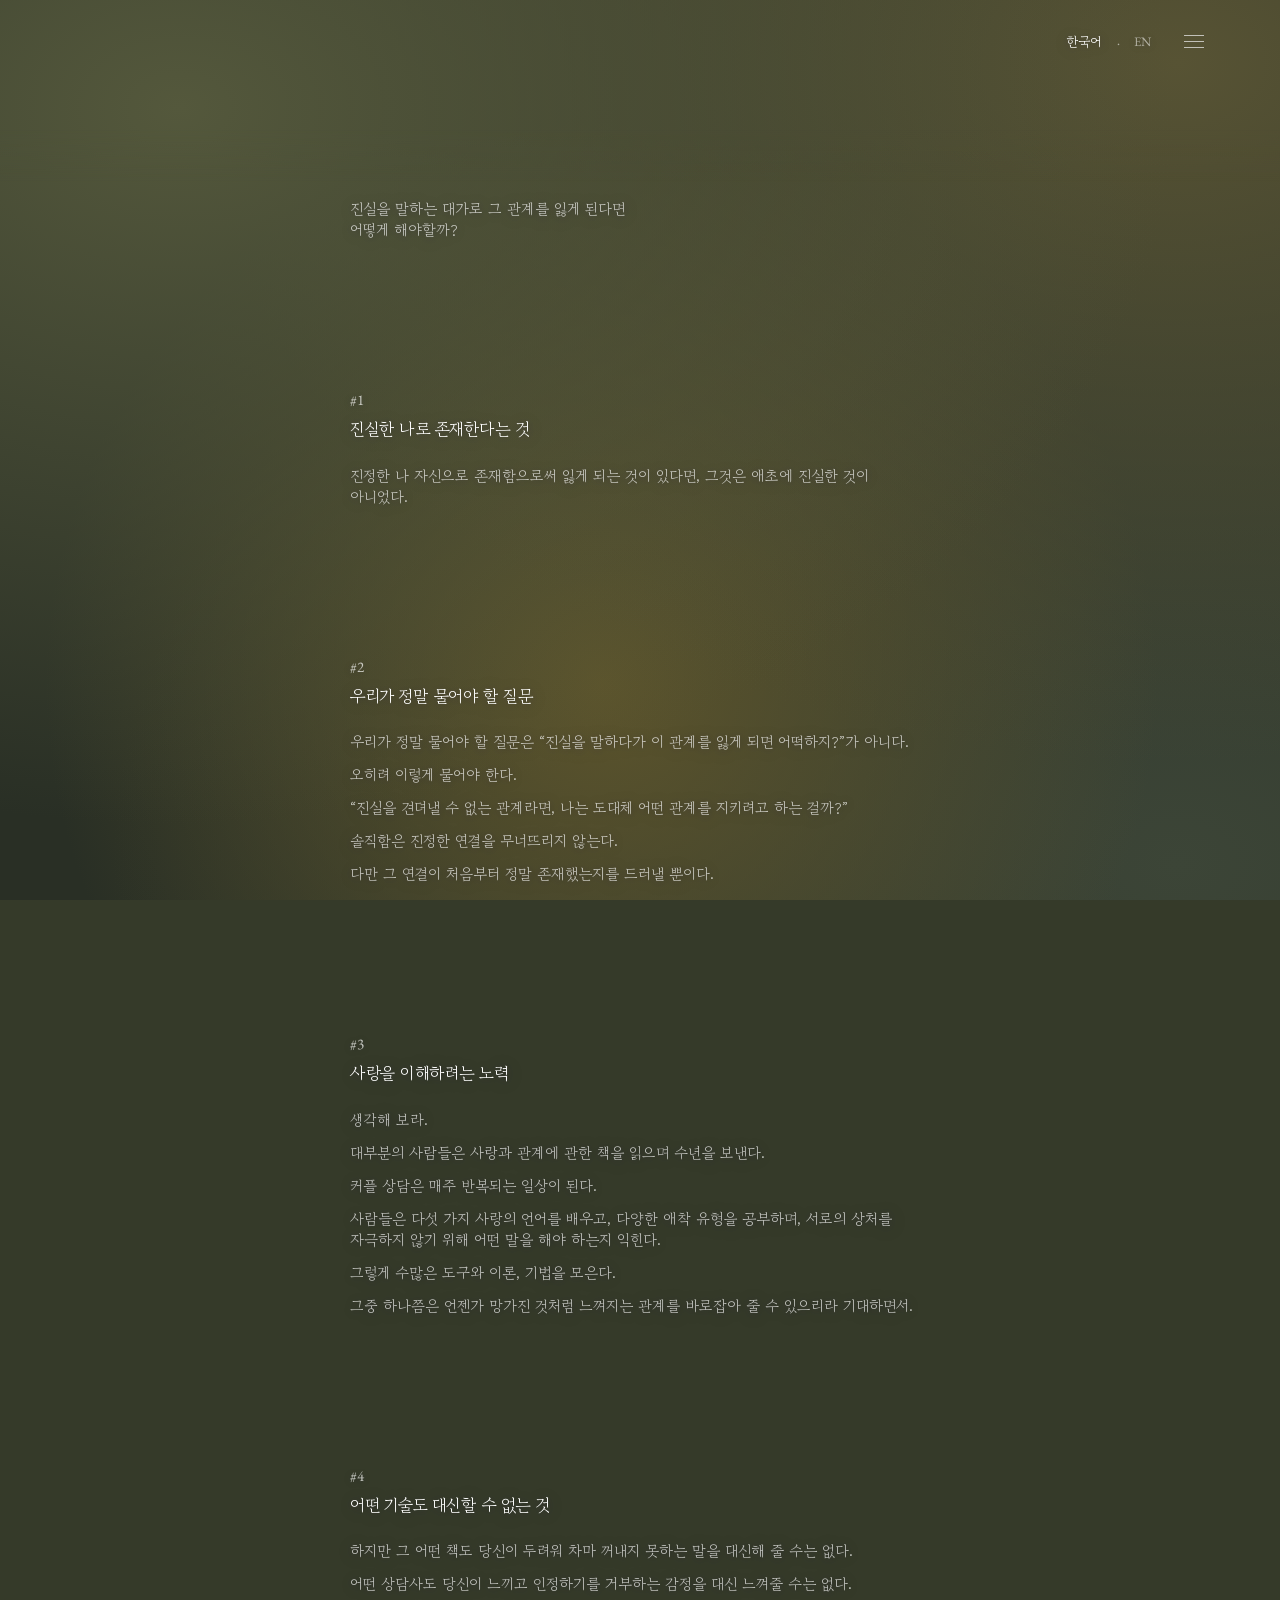
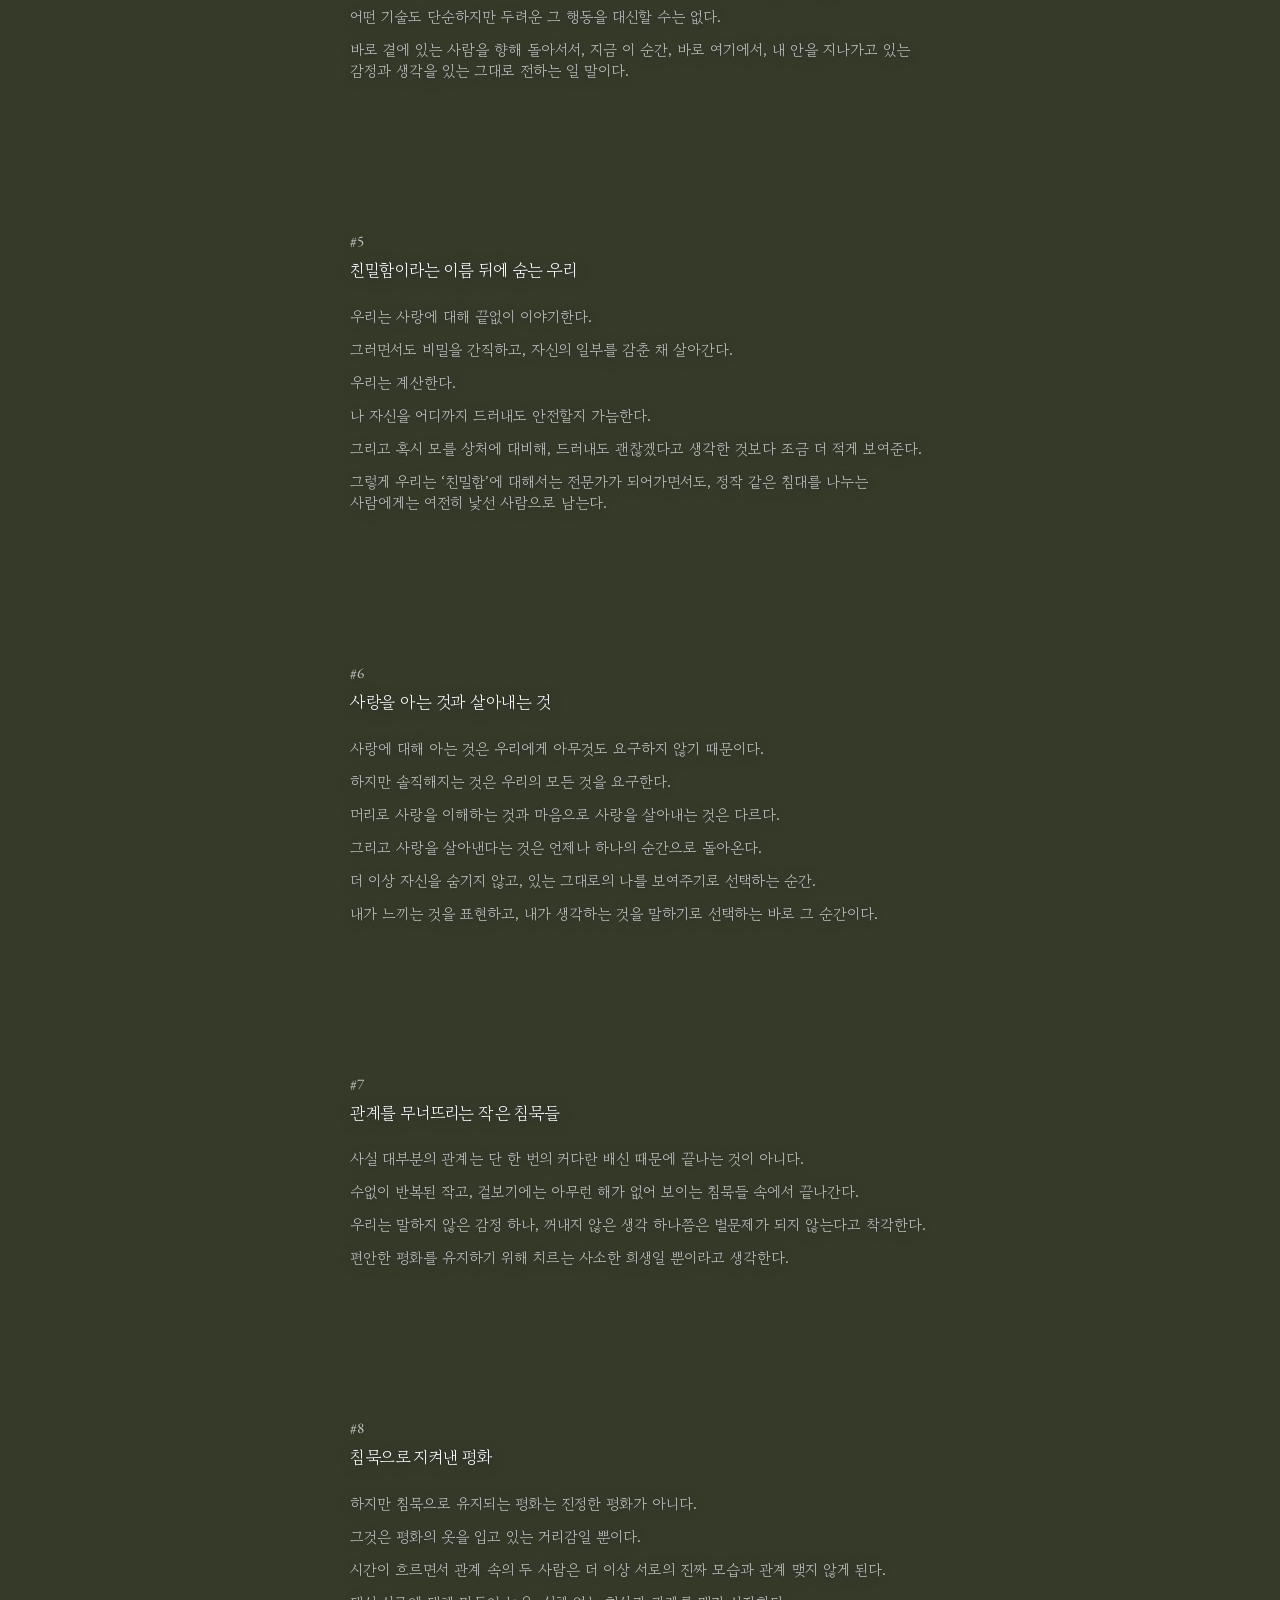
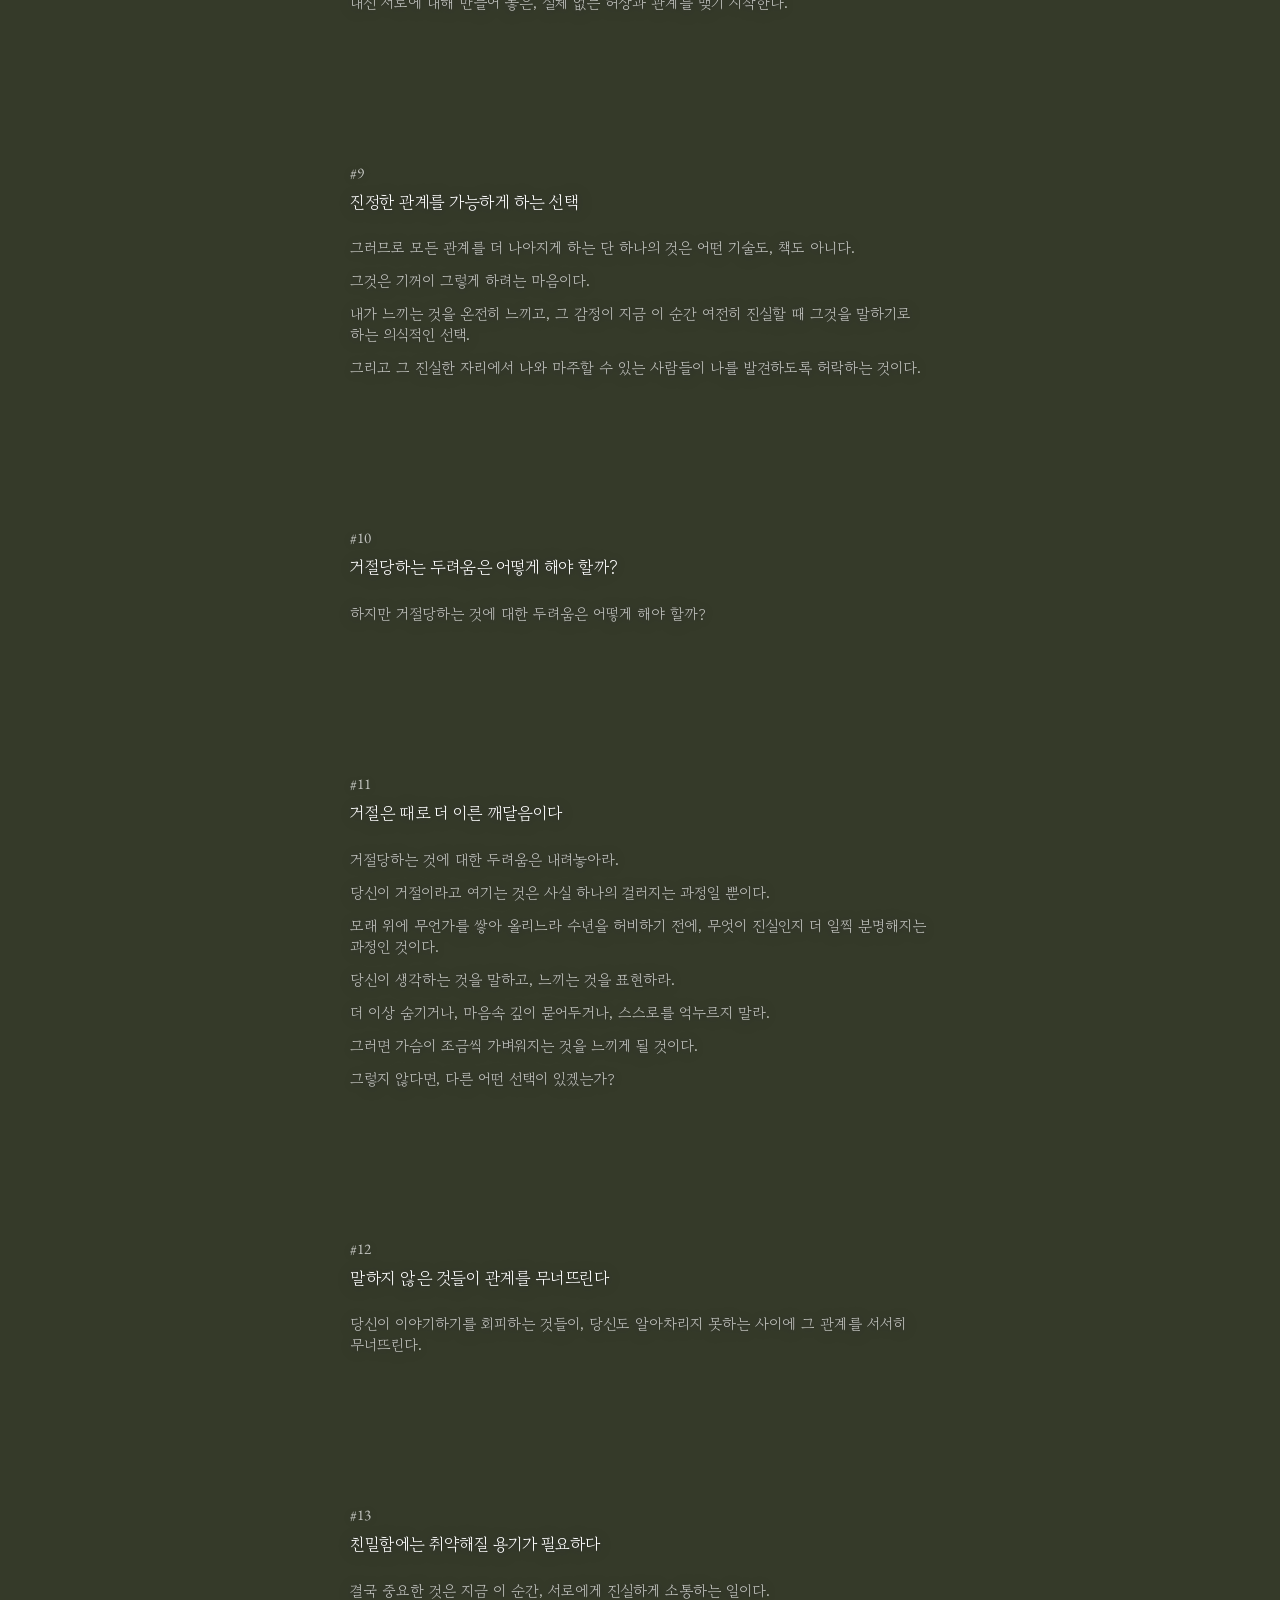
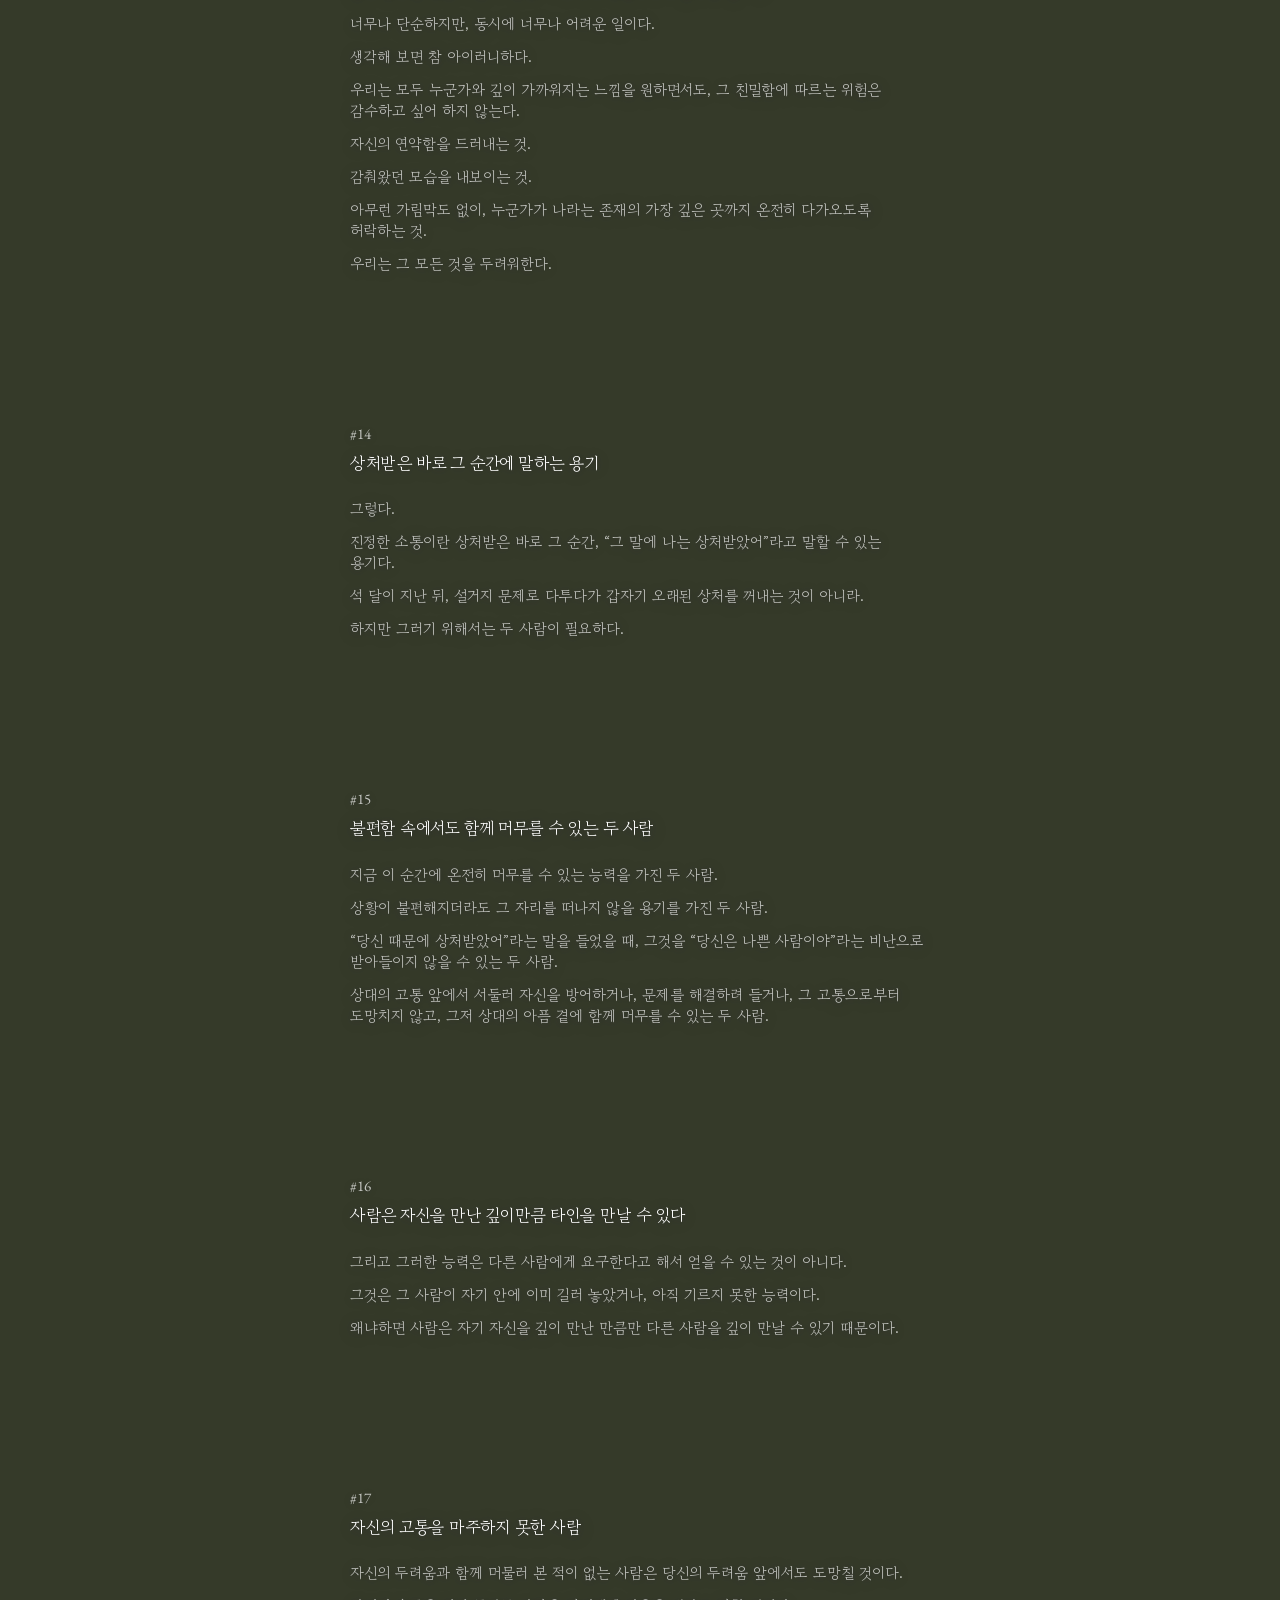
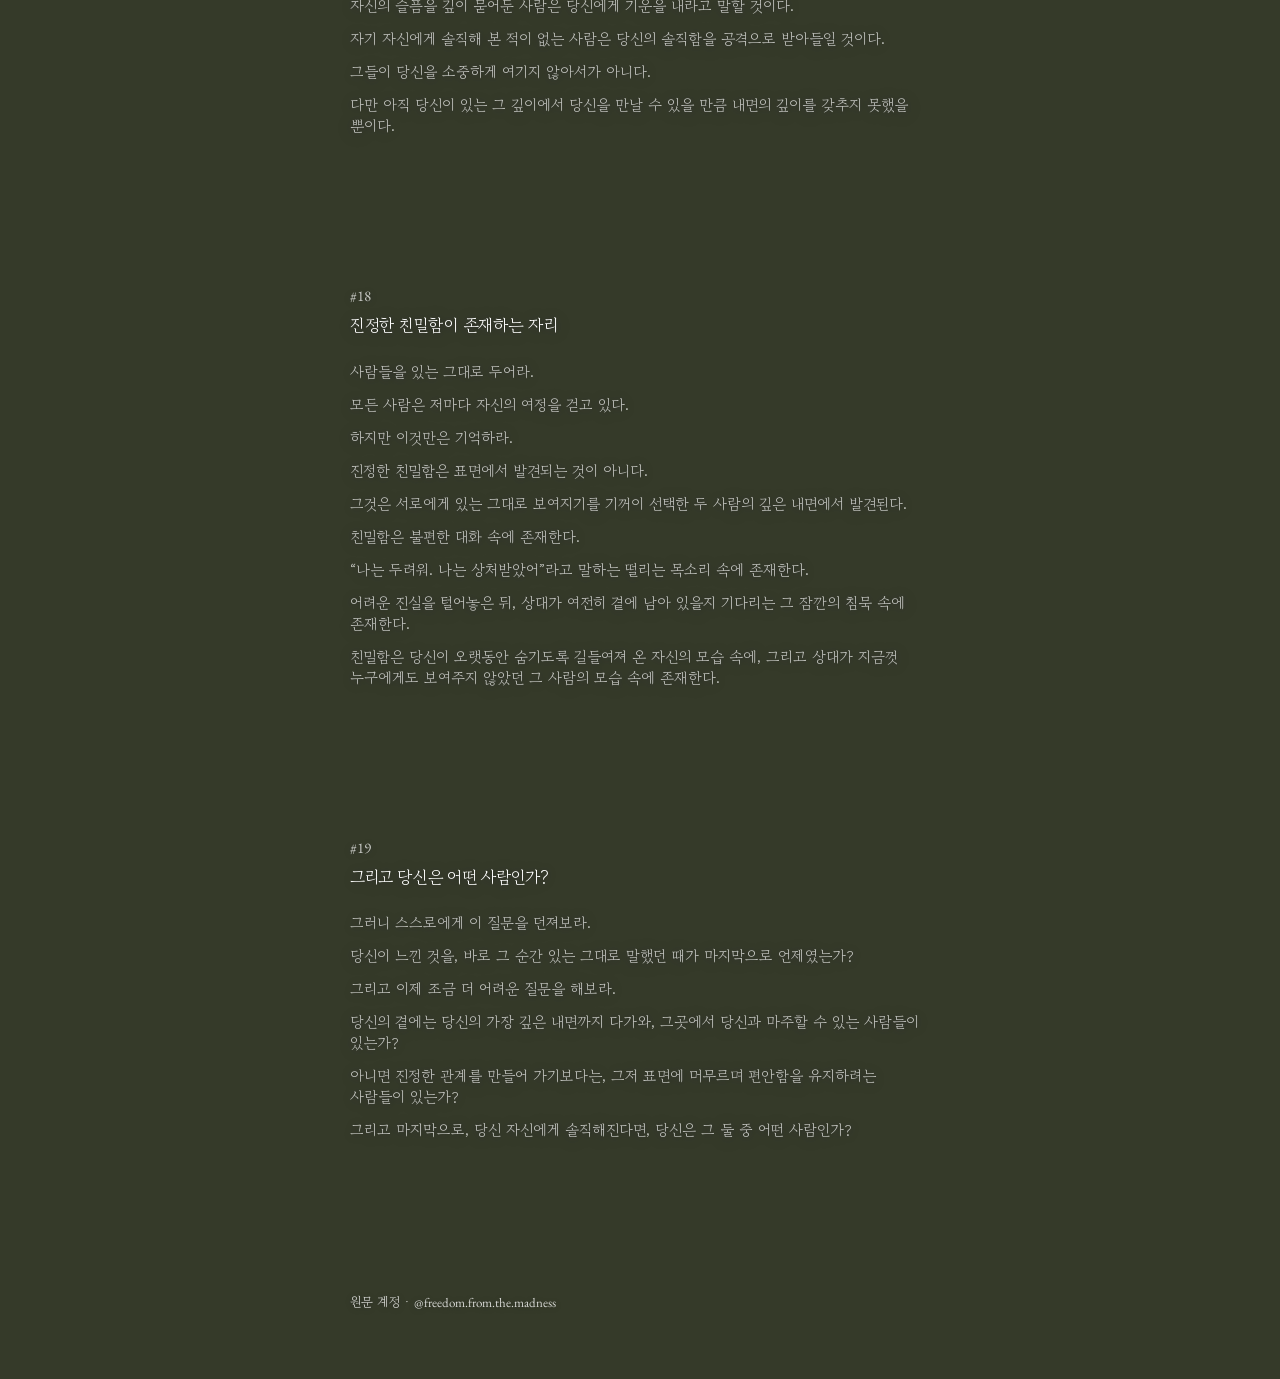
==== commit 3d40902b: "Shorten Korean honesty introduction and add requested line break" ====
--- a/honesty.html
+++ b/honesty.html
@@ -25,8 +25,7 @@
 <section id="chapter-01" aria-label="01">
 <div data-language="ko" lang="ko">
 <div class="verse">
-<p>사람들은 관계에서 가장 중요한 것은 소통이라고 말한다.</p>
-<p>하지만 진실을 말하는 대가로 그 관계를 잃게 된다면 어떻게 해야 할까?</p>
+<p>진실을 말하는 대가로 그 관계를 잃게 된다면<br>어떻게 해야할까?</p>
 </div></div>
 <div data-language="en" lang="en" hidden>
 <div class="verse">
